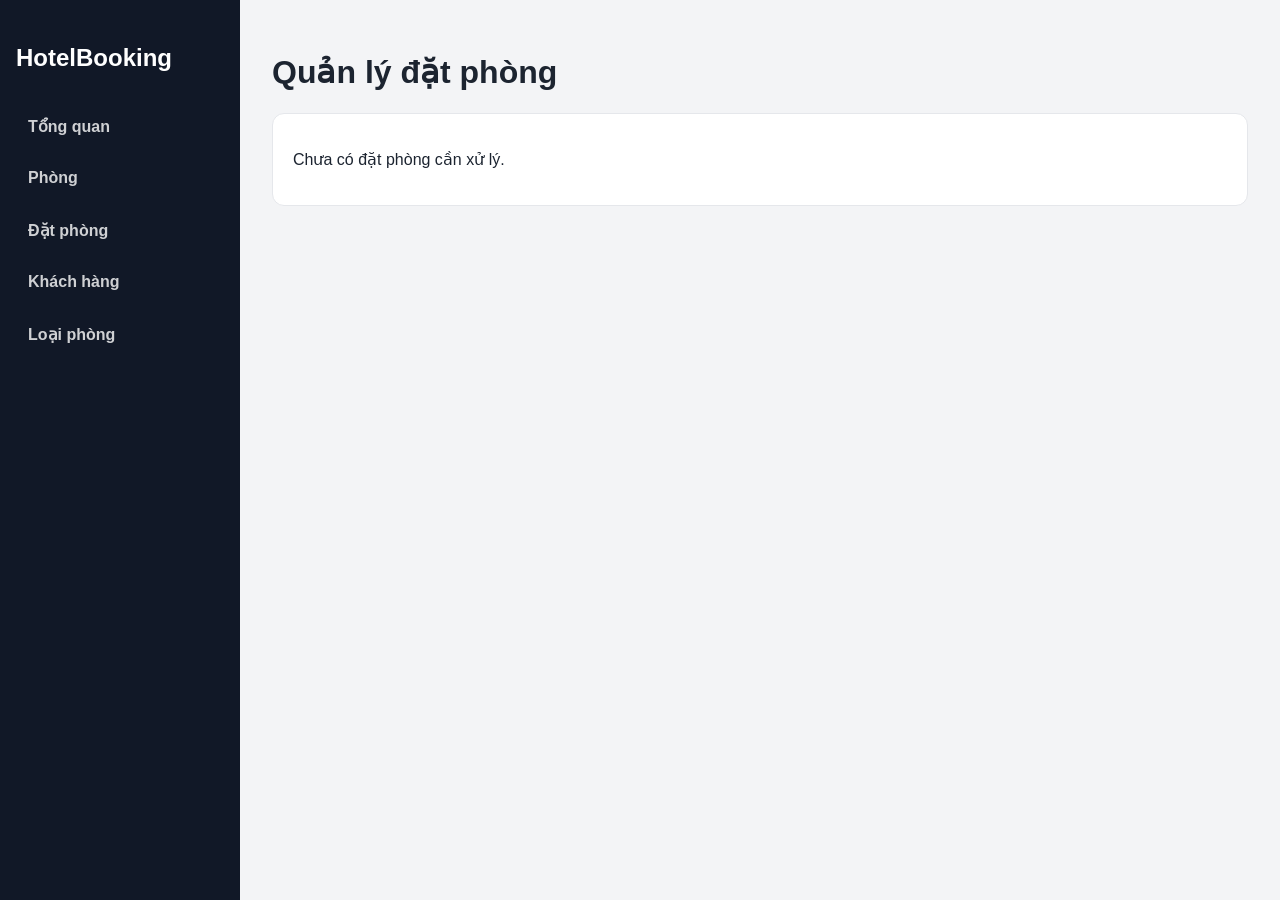
==== admin/bookings.html @ f9c7da14 "Add hotel booking system pages" ====
<!DOCTYPE html>
<html lang="vi"><head><meta charset="UTF-8" /><meta name="viewport" content="width=device-width, initial-scale=1.0" /><title>Quản lý đặt phòng | HotelBooking Admin</title><link rel="stylesheet" href="../assets/css/style.css" /><link rel="stylesheet" href="../assets/css/admin.css" /></head><body><div class="admin-layout"><aside class="admin-sidebar"><h2>HotelBooking</h2><nav><a href="dashboard.html">Tổng quan</a><a href="rooms.html">Phòng</a><a href="bookings.html">Đặt phòng</a><a href="customers.html">Khách hàng</a><a href="room-types.html">Loại phòng</a></nav></aside><main class="admin-main"><h1>Quản lý đặt phòng</h1><div class="stat-card"><p>Chưa có đặt phòng cần xử lý.</p></div></main></div><script src="../assets/js/main.js"></script></body></html>
---- assets/css/style.css ----
:root {
  --primary: #1f6feb;
  --primary-dark: #144ea3;
  --accent: #f4b740;
  --bg: #f5f7fb;
  --text: #1c2430;
  --muted: #667085;
  --card: #ffffff;
  --border: #e5e7eb;
  --success: #1f9d68;
}

* {
  box-sizing: border-box;
}

body {
  margin: 0;
  font-family: Arial, sans-serif;
  background: var(--bg);
  color: var(--text);
}

.container {
  width: min(1120px, calc(100% - 32px));
  margin: 0 auto;
}

img {
  max-width: 100%;
  display: block;
}

.site-header {
  background: #fff;
  border-bottom: 1px solid var(--border);
  position: sticky;
  top: 0;
  z-index: 10;
}

.nav {
  display: flex;
  align-items: center;
  justify-content: space-between;
  min-height: 72px;
}

.logo {
  font-size: 1.5rem;
  font-weight: 700;
  color: var(--primary);
}

nav {
  display: flex;
  gap: 1.25rem;
}

nav a {
  text-decoration: none;
  color: var(--text);
  font-weight: 600;
}

.hero {
  background: linear-gradient(135deg, rgba(31, 111, 235, 0.9), rgba(20, 78, 163, 0.9)),
    url('../images/hotel/hotel-hero.jpg') center/cover no-repeat;
  min-height: 500px;
  display: flex;
  align-items: center;
  color: #fff;
}

.hero-content {
  display: grid;
  grid-template-columns: 1.2fr 0.8fr;
  align-items: center;
  gap: 2rem;
}

.badge {
  display: inline-block;
  background: rgba(255, 255, 255, 0.14);
  border: 1px solid rgba(255, 255, 255, 0.3);
  padding: 0.5rem 0.9rem;
  border-radius: 999px;
  margin-bottom: 1rem;
}

.hero h1 {
  font-size: clamp(2rem, 5vw, 4rem);
  margin: 0 0 1rem;
}

.hero p {
  font-size: 1.05rem;
  line-height: 1.7;
  max-width: 560px;
}

.actions {
  display: flex;
  gap: 1rem;
  margin-top: 2rem;
}

.btn {
  display: inline-flex;
  align-items: center;
  justify-content: center;
  min-height: 46px;
  padding: 0.8rem 1.4rem;
  border-radius: 8px;
  text-decoration: none;
  font-weight: 700;
  transition: 0.2s ease;
}

.btn-primary {
  background: var(--accent);
  color: var(--text);
}

.btn-secondary {
  background: transparent;
  color: white;
  border: 1px solid rgba(255, 255, 255, 0.35);
}

.features {
  display: grid;
  grid-template-columns: repeat(3, minmax(0, 1fr));
  gap: 1.5rem;
  padding: 3rem 0;
}

.feature-card,
.card,
.form-box {
  background: var(--card);
  border: 1px solid var(--border);
  border-radius: 14px;
  box-shadow: 0 10px 25px rgba(15, 23, 42, 0.05);
}

.feature-card {
  padding: 1.5rem;
}

.site-footer {
  background: #0f172a;
  color: #fff;
  padding: 1.5rem 0;
  text-align: center;
}

.page-header {
  background: #111827;
  color: #fff;
  padding: 2.5rem 0;
}

.page-header h1 {
  margin: 0;
  font-size: 2rem;
}

.page-content {
  padding: 2.5rem 0;
}

.room-grid,
.booking-grid,
.stats-grid,
.customer-list,
.table-wrap {
  display: grid;
  gap: 1.5rem;
}

.room-grid {
  grid-template-columns: repeat(auto-fit, minmax(250px, 1fr));
}

.room-card {
  background: var(--card);
  border: 1px solid var(--border);
  border-radius: 12px;
  overflow: hidden;
}

.room-card .thumb {
  height: 180px;
  background: linear-gradient(135deg, #dfeeff, #bed7ff);
}

.room-card .body {
  padding: 1rem;
}

.room-card h3,
.card h3 {
  margin-top: 0;
}

.meta {
  display: flex;
  justify-content: space-between;
  align-items: center;
  color: var(--muted);
  font-size: 0.95rem;
}

.price {
  color: var(--primary);
  font-weight: 700;
}

.form-box {
  max-width: 620px;
  margin: 0 auto;
  padding: 2rem;
}

.form-group {
  margin-bottom: 1rem;
}

label {
  display: block;
  margin-bottom: 0.5rem;
  font-weight: 600;
}

input, select, textarea, button {
  width: 100%;
  padding: 0.8rem 0.9rem;
  border: 1px solid var(--border);
  border-radius: 8px;
  font: inherit;
}

button {
  cursor: pointer;
  background: var(--primary);
  color: #fff;
  border: none;
  font-weight: 700;
}

button.secondary {
  background: #e2e8f0;
  color: var(--text);
}

.success-box {
  max-width: 680px;
  margin: 4rem auto;
  padding: 2rem;
  background: #ecfdf5;
  border: 1px solid #a7f3d0;
  border-radius: 12px;
  text-align: center;
}

.status-pill {
  display: inline-block;
  background: #dcfce7;
  color: var(--success);
  padding: 0.4rem 0.7rem;
  border-radius: 999px;
  font-weight: 700;
}

.table-wrap {
  overflow-x: auto;
}

table {
  width: 100%;
  border-collapse: collapse;
  background: #fff;
}

th, td {
  padding: 0.9rem 1rem;
  border-bottom: 1px solid var(--border);
  text-align: left;
}

@media (max-width: 760px) {
  nav {
    display: none;
  }

  .hero-content,
  .features {
    grid-template-columns: 1fr;
  }
}
---- assets/css/admin.css ----
:root {
  --admin-sidebar: #111827;
  --admin-accent: #2563eb;
  --admin-bg: #f3f4f6;
}

body {
  background: var(--admin-bg);
}

.admin-layout {
  display: grid;
  grid-template-columns: 240px 1fr;
  min-height: 100vh;
}

.admin-sidebar {
  background: var(--admin-sidebar);
  color: #fff;
  padding: 1.5rem 1rem;
}

.admin-sidebar nav {
  display: flex;
  flex-direction: column;
  gap: 0.5rem;
  margin-top: 2rem;
}

.admin-sidebar nav a {
  color: rgba(255, 255, 255, 0.8);
  text-decoration: none;
  padding: 0.8rem 0.75rem;
  border-radius: 8px;
}

.admin-sidebar nav a:hover {
  background: rgba(255, 255, 255, 0.08);
}

.admin-main {
  padding: 2rem;
}

.stats-grid {
  display: grid;
  grid-template-columns: repeat(auto-fit, minmax(180px, 1fr));
  gap: 1rem;
}

.stat-card {
  background: #fff;
  border: 1px solid #e5e7eb;
  border-radius: 12px;
  padding: 1.25rem;
}

.stat-card strong {
  font-size: 2rem;
  display: block;
}

@media (max-width: 900px) {
  .admin-layout {
    grid-template-columns: 1fr;
  }
}
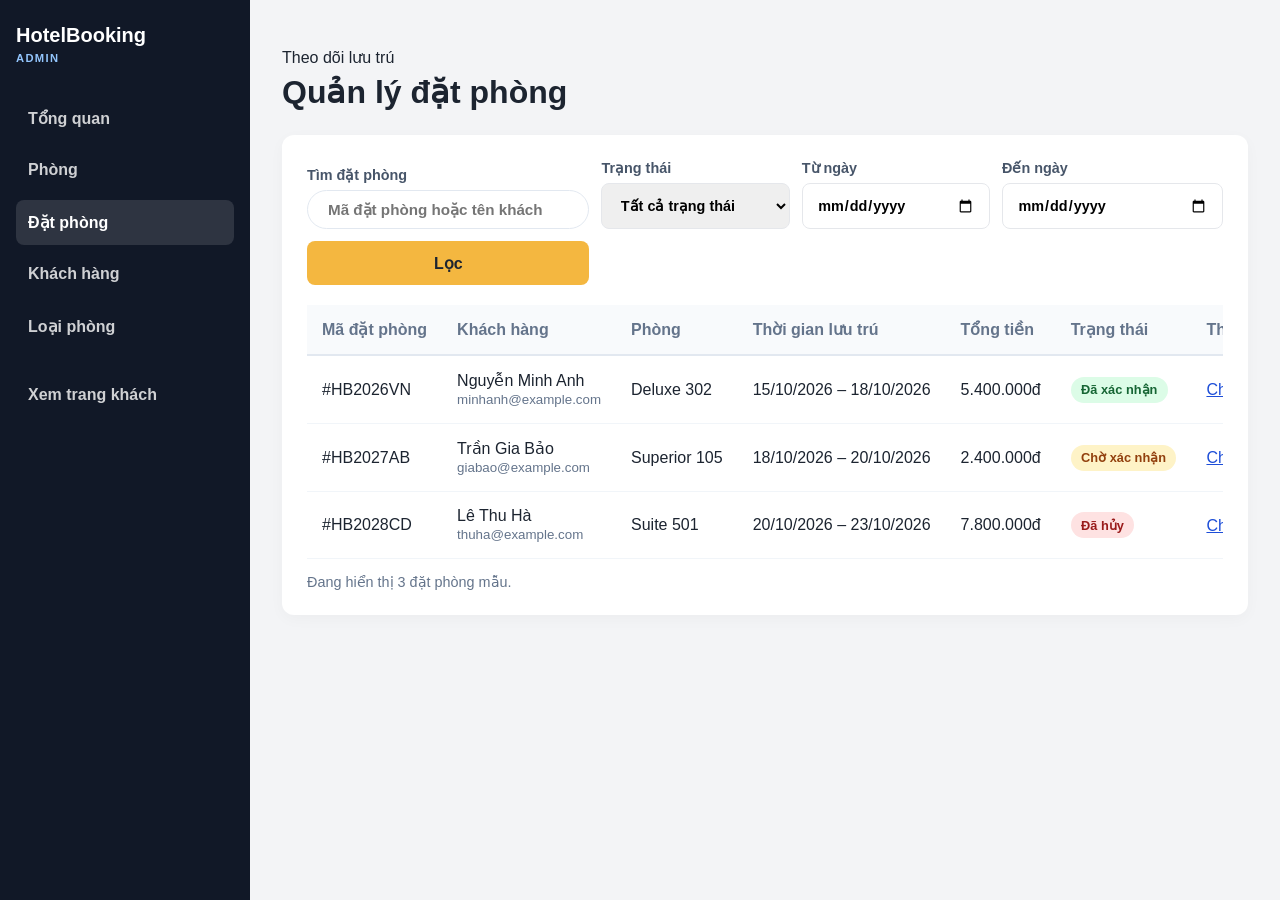
==== commit f2f0fd48: "full" ====
--- a/admin/bookings.html
+++ b/admin/bookings.html
@@ -1,2 +1,37 @@
 <!DOCTYPE html>
-<html lang="vi"><head><meta charset="UTF-8" /><meta name="viewport" content="width=device-width, initial-scale=1.0" /><title>Quản lý đặt phòng | HotelBooking Admin</title><link rel="stylesheet" href="../assets/css/style.css" /><link rel="stylesheet" href="../assets/css/admin.css" /></head><body><div class="admin-layout"><aside class="admin-sidebar"><h2>HotelBooking</h2><nav><a href="dashboard.html">Tổng quan</a><a href="rooms.html">Phòng</a><a href="bookings.html">Đặt phòng</a><a href="customers.html">Khách hàng</a><a href="room-types.html">Loại phòng</a></nav></aside><main class="admin-main"><h1>Quản lý đặt phòng</h1><div class="stat-card"><p>Chưa có đặt phòng cần xử lý.</p></div></main></div><script src="../assets/js/main.js"></script></body></html>
+<html lang="vi">
+  <head>
+    <meta charset="UTF-8" />
+    <meta name="viewport" content="width=device-width, initial-scale=1.0" />
+    <title>Quản lý đặt phòng | HotelBooking Admin</title>
+    <link rel="stylesheet" href="../assets/css/style.css" />
+    <link rel="stylesheet" href="../assets/css/admin.css" />
+  </head>
+  <body>
+    <div class="admin-layout">
+      <aside class="admin-sidebar"><a class="admin-brand" href="dashboard.html">HotelBooking <span>ADMIN</span></a><nav aria-label="Điều hướng quản trị"><a href="dashboard.html">Tổng quan</a><a href="rooms.html">Phòng</a><a href="bookings.html" aria-current="page">Đặt phòng</a><a href="customers.html">Khách hàng</a><a href="room-types.html">Loại phòng</a><a href="../index.html">Xem trang khách</a></nav></aside>
+      <main class="admin-main">
+        <header class="admin-page-heading"><div><p class="eyebrow">Theo dõi lưu trú</p><h1>Quản lý đặt phòng</h1></div></header>
+        <section class="admin-card">
+          <form class="admin-toolbar admin-filter" action="bookings.html" method="get">
+            <label class="search-label">Tìm đặt phòng<input class="search-box" type="search" name="q" placeholder="Mã đặt phòng hoặc tên khách" /></label>
+            <label>Trạng thái<select name="status"><option value="">Tất cả trạng thái</option><option>Chờ xác nhận</option><option>Đã xác nhận</option><option>Đã hoàn tất</option><option>Đã hủy</option></select></label>
+            <label>Từ ngày<input type="date" name="from" /></label>
+            <label>Đến ngày<input type="date" name="to" /></label>
+            <button class="btn btn-primary" type="submit">Lọc</button>
+          </form>
+          <div class="table-scroll"><table class="admin-table">
+            <thead><tr><th>Mã đặt phòng</th><th>Khách hàng</th><th>Phòng</th><th>Thời gian lưu trú</th><th>Tổng tiền</th><th>Trạng thái</th><th>Thao tác</th></tr></thead>
+            <tbody>
+              <tr><td>#HB2026VN</td><td>Nguyễn Minh Anh<br /><small>minhanh@example.com</small></td><td>Deluxe 302</td><td>15/10/2026 – 18/10/2026</td><td>5.400.000đ</td><td><span class="admin-status status-confirmed">Đã xác nhận</span></td><td><a href="#booking-detail">Chi tiết</a></td></tr>
+              <tr><td>#HB2027AB</td><td>Trần Gia Bảo<br /><small>giabao@example.com</small></td><td>Superior 105</td><td>18/10/2026 – 20/10/2026</td><td>2.400.000đ</td><td><span class="admin-status status-pending">Chờ xác nhận</span></td><td><a href="#booking-detail">Chi tiết</a></td></tr>
+              <tr><td>#HB2028CD</td><td>Lê Thu Hà<br /><small>thuha@example.com</small></td><td>Suite 501</td><td>20/10/2026 – 23/10/2026</td><td>7.800.000đ</td><td><span class="admin-status status-cancelled">Đã hủy</span></td><td><a href="#booking-detail">Chi tiết</a></td></tr>
+            </tbody>
+          </table></div>
+          <p class="table-caption">Đang hiển thị 3 đặt phòng mẫu.</p>
+        </section>
+      </main>
+    </div>
+    <script src="../assets/js/main.js"></script>
+  </body>
+</html>
--- a/assets/css/admin.css
+++ b/assets/css/admin.css
@@ -65,3 +65,432 @@
     grid-template-columns: 1fr;
   }
 }
+
+/* --- HIỆU ỨNG XUẤT HIỆN --- */
+.fade-in {
+  animation: fadeIn 0.5s ease-in-out;
+}
+@keyframes fadeIn {
+  from { opacity: 0; transform: translateY(15px); }
+  to { opacity: 1; transform: translateY(0); }
+}
+
+/* --- THIẾT KẾ BẢNG DỮ LIỆU (TABLE) --- */
+.admin-card {
+  background: #ffffff;
+  border-radius: 12px;
+  box-shadow: 0 4px 15px rgba(0, 0, 0, 0.03);
+  padding: 25px;
+  margin-top: 20px;
+}
+.admin-toolbar {
+  display: flex;
+  justify-content: space-between;
+  align-items: center;
+  margin-bottom: 20px;
+}
+.search-box {
+  padding: 10px 20px;
+  border: 1px solid #e2e8f0;
+  border-radius: 30px;
+  width: 300px;
+  font-size: 0.95rem;
+  transition: all 0.3s;
+}
+.search-box:focus {
+  outline: none;
+  border-color: #3b82f6;
+  box-shadow: 0 0 0 3px rgba(59, 130, 246, 0.1);
+}
+
+.admin-table {
+  width: 100%;
+  border-collapse: collapse;
+  text-align: left;
+}
+.admin-table th {
+  background-color: #f8fafc;
+  color: #64748b;
+  font-weight: 600;
+  padding: 15px;
+  border-bottom: 2px solid #e2e8f0;
+}
+.admin-table td {
+  padding: 15px;
+  border-bottom: 1px solid #f1f5f9;
+  vertical-align: middle;
+}
+.admin-table tbody tr {
+  transition: all 0.2s ease;
+}
+/* Hiệu ứng nổi lên khi di chuột vào từng hàng của bảng */
+.admin-table tbody tr:hover {
+  background-color: #f8fafc;
+  transform: scale(1.005);
+  box-shadow: 0 4px 10px rgba(0,0,0,0.02);
+}
+
+/* --- TRANG TRÍ DỮ LIỆU (AVATAR & BADGE) --- */
+.customer-info {
+  display: flex;
+  align-items: center;
+  gap: 15px;
+}
+.avatar {
+  width: 45px;
+  height: 45px;
+  background-color: #3b82f6;
+  color: white;
+  border-radius: 50%;
+  display: flex;
+  align-items: center;
+  justify-content: center;
+  font-weight: bold;
+  font-size: 1.2rem;
+}
+.badge {
+  padding: 6px 12px;
+  border-radius: 20px;
+  font-size: 0.85rem;
+  font-weight: 600;
+}
+.badge-vip { background: #fef3c7; color: #b45309; }
+.badge-new { background: #dbeafe; color: #1d4ed8; }
+.badge-regular { background: #f1f5f9; color: #475569; }
+
+/* --- NÚT THAO TÁC --- */
+.action-btns {
+  display: flex;
+  gap: 8px;
+}
+.btn-sm {
+  padding: 8px 12px;
+  border: none;
+  border-radius: 6px;
+  cursor: pointer;
+  font-size: 0.85rem;
+  font-weight: 500;
+  transition: all 0.3s;
+}
+.btn-view { background: #e0f2fe; color: #0284c7; }
+.btn-view:hover { background: #0284c7; color: white; }
+.btn-delete { background: #fee2e2; color: #dc2626; }
+.btn-delete:hover { background: #dc2626; color: white; }
+
+.admin-layout {
+  grid-template-columns: 250px minmax(0, 1fr);
+}
+
+.admin-sidebar {
+  min-width: 0;
+}
+
+.admin-brand {
+  display: inline-flex;
+  flex-direction: column;
+  gap: 0.3rem;
+  color: #fff;
+  font-size: 1.25rem;
+  font-weight: 700;
+  text-decoration: none;
+}
+
+.admin-brand span {
+  color: #93c5fd;
+  font-size: 0.7rem;
+  letter-spacing: 0.12em;
+}
+
+.admin-sidebar nav a[aria-current="page"] {
+  background: rgba(255, 255, 255, 0.12);
+  color: #fff;
+}
+
+.admin-sidebar nav a:last-child {
+  margin-top: 1rem;
+}
+
+.admin-main {
+  min-width: 0;
+}
+
+.admin-page-heading {
+  display: flex;
+  align-items: center;
+  justify-content: space-between;
+  gap: 1rem;
+  margin-bottom: 1.5rem;
+}
+
+.admin-page-heading h1 {
+  margin: 0;
+  font-size: clamp(1.6rem, 3vw, 2rem);
+}
+
+.admin-page-heading .eyebrow {
+  margin-bottom: 0.35rem;
+}
+
+.admin-date,
+.table-caption {
+  color: #64748b;
+  font-size: 0.9rem;
+}
+
+.stats-grid {
+  margin-bottom: 1.5rem;
+}
+
+.stat-card span,
+.stat-card small {
+  color: #64748b;
+}
+
+.stat-card small {
+  display: block;
+  margin-top: 0.4rem;
+}
+
+.stat-card strong {
+  margin-top: 0.6rem;
+}
+
+.admin-card h2 {
+  margin: 0 0 1.1rem;
+  font-size: 1.2rem;
+}
+
+.admin-card .admin-toolbar h2 {
+  margin: 0;
+}
+
+.admin-card .eyebrow {
+  margin-bottom: 0.35rem;
+}
+
+.admin-filter {
+  display: grid;
+  grid-template-columns: minmax(180px, 1.5fr) repeat(2, minmax(140px, 1fr)) auto;
+  align-items: end;
+  gap: 0.75rem;
+}
+
+.admin-filter label {
+  margin: 0;
+  color: #475569;
+  font-size: 0.9rem;
+}
+
+.admin-filter input,
+.admin-filter select {
+  margin-top: 0.45rem;
+}
+
+.admin-filter .search-box {
+  width: 100%;
+}
+
+.admin-filter button {
+  width: auto;
+  min-height: 44px;
+}
+
+.admin-main .btn {
+  width: auto;
+}
+
+.admin-main a:not(.btn):not(.admin-brand) {
+  color: #1d4ed8;
+}
+
+.table-scroll {
+  overflow-x: auto;
+  width: 100%;
+  -webkit-overflow-scrolling: touch;
+}
+
+.admin-table {
+  min-width: 680px;
+}
+
+.admin-table th,
+.admin-table td {
+  white-space: nowrap;
+}
+
+.admin-table td small {
+  color: #64748b;
+}
+
+.admin-table tbody tr:hover {
+  transform: none;
+  box-shadow: none;
+}
+
+.admin-status {
+  display: inline-flex;
+  align-items: center;
+  padding: 0.35rem 0.65rem;
+  border-radius: 999px;
+  font-size: 0.8rem;
+  font-weight: 700;
+}
+
+.status-confirmed {
+  background: #dcfce7;
+  color: #166534;
+}
+
+.status-pending {
+  background: #fef3c7;
+  color: #92400e;
+}
+
+.status-booked {
+  background: #dbeafe;
+  color: #1e40af;
+}
+
+.status-maintenance,
+.status-cancelled {
+  background: #fee2e2;
+  color: #991b1b;
+}
+
+.table-caption {
+  margin-bottom: 0;
+}
+
+.admin-form-card {
+  max-width: 860px;
+}
+
+.admin-form-grid {
+  display: grid;
+  grid-template-columns: repeat(2, minmax(0, 1fr));
+  gap: 0 1rem;
+}
+
+.admin-checkboxes {
+  display: flex;
+  flex-wrap: wrap;
+  gap: 0.75rem 1.25rem;
+  margin: 0 0 1rem;
+  padding: 0;
+  border: 0;
+}
+
+.admin-checkboxes legend {
+  margin-bottom: 0.75rem;
+  font-weight: 700;
+}
+
+.admin-checkboxes label {
+  display: inline-flex;
+  align-items: center;
+  gap: 0.45rem;
+  font-weight: 400;
+}
+
+.admin-checkboxes input {
+  width: auto;
+}
+
+.form-actions {
+  display: flex;
+  justify-content: flex-end;
+  gap: 0.75rem;
+  margin-top: 1.5rem;
+}
+
+.admin-main .admin-cancel {
+  background: #e2e8f0;
+  color: #1c2430;
+}
+
+.admin-content-grid {
+  display: grid;
+  grid-template-columns: minmax(0, 1.5fr) minmax(280px, 0.8fr);
+  align-items: start;
+  gap: 1rem;
+}
+
+.admin-content-grid > .admin-card {
+  min-width: 0;
+}
+
+@media (max-width: 900px) {
+  .admin-layout {
+    grid-template-columns: 1fr;
+  }
+
+  .admin-sidebar {
+    padding: 1rem;
+  }
+
+  .admin-sidebar nav {
+    flex-direction: row;
+    flex-wrap: wrap;
+    gap: 0.35rem;
+    margin-top: 1rem;
+  }
+
+  .admin-sidebar nav a:last-child {
+    margin-top: 0;
+  }
+
+  .admin-sidebar nav a {
+    padding: 0.65rem 0.75rem;
+  }
+}
+
+@media (max-width: 700px) {
+  .admin-main {
+    padding: 1.25rem;
+  }
+
+  .admin-filter {
+    grid-template-columns: repeat(2, minmax(0, 1fr));
+  }
+
+  .admin-filter .search-label {
+    grid-column: 1 / -1;
+  }
+
+  .admin-content-grid {
+    grid-template-columns: 1fr;
+  }
+}
+
+@media (max-width: 480px) {
+  .admin-page-heading {
+    align-items: flex-start;
+    flex-direction: column;
+  }
+
+  .admin-card {
+    padding: 1rem;
+  }
+
+  .admin-filter,
+  .admin-form-grid {
+    grid-template-columns: 1fr;
+  }
+
+  .admin-filter .search-label,
+  .admin-form-grid .form-group-wide {
+    grid-column: auto;
+  }
+
+  .admin-filter button {
+    width: 100%;
+  }
+
+  .form-actions {
+    flex-direction: column-reverse;
+  }
+
+  .form-actions .btn {
+    width: 100%;
+  }
+}
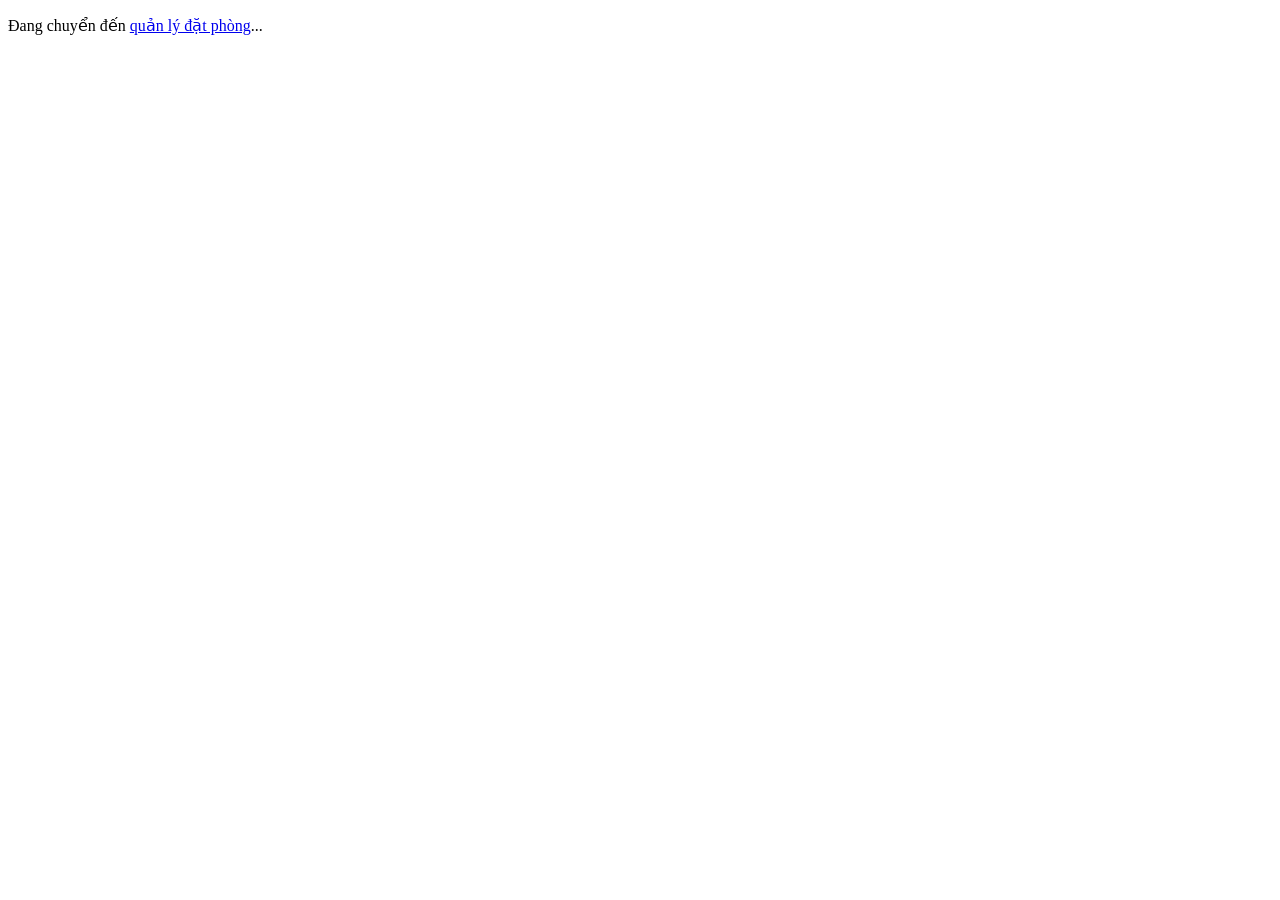
==== commit 5dc53ad1: "PHP & SQL" ====
--- a/admin/bookings.html
+++ b/admin/bookings.html
@@ -1,37 +1,2 @@
 <!DOCTYPE html>
-<html lang="vi">
-  <head>
-    <meta charset="UTF-8" />
-    <meta name="viewport" content="width=device-width, initial-scale=1.0" />
-    <title>Quản lý đặt phòng | HotelBooking Admin</title>
-    <link rel="stylesheet" href="../assets/css/style.css" />
-    <link rel="stylesheet" href="../assets/css/admin.css" />
-  </head>
-  <body>
-    <div class="admin-layout">
-      <aside class="admin-sidebar"><a class="admin-brand" href="dashboard.html">HotelBooking <span>ADMIN</span></a><nav aria-label="Điều hướng quản trị"><a href="dashboard.html">Tổng quan</a><a href="rooms.html">Phòng</a><a href="bookings.html" aria-current="page">Đặt phòng</a><a href="customers.html">Khách hàng</a><a href="room-types.html">Loại phòng</a><a href="../index.html">Xem trang khách</a></nav></aside>
-      <main class="admin-main">
-        <header class="admin-page-heading"><div><p class="eyebrow">Theo dõi lưu trú</p><h1>Quản lý đặt phòng</h1></div></header>
-        <section class="admin-card">
-          <form class="admin-toolbar admin-filter" action="bookings.html" method="get">
-            <label class="search-label">Tìm đặt phòng<input class="search-box" type="search" name="q" placeholder="Mã đặt phòng hoặc tên khách" /></label>
-            <label>Trạng thái<select name="status"><option value="">Tất cả trạng thái</option><option>Chờ xác nhận</option><option>Đã xác nhận</option><option>Đã hoàn tất</option><option>Đã hủy</option></select></label>
-            <label>Từ ngày<input type="date" name="from" /></label>
-            <label>Đến ngày<input type="date" name="to" /></label>
-            <button class="btn btn-primary" type="submit">Lọc</button>
-          </form>
-          <div class="table-scroll"><table class="admin-table">
-            <thead><tr><th>Mã đặt phòng</th><th>Khách hàng</th><th>Phòng</th><th>Thời gian lưu trú</th><th>Tổng tiền</th><th>Trạng thái</th><th>Thao tác</th></tr></thead>
-            <tbody>
-              <tr><td>#HB2026VN</td><td>Nguyễn Minh Anh<br /><small>minhanh@example.com</small></td><td>Deluxe 302</td><td>15/10/2026 – 18/10/2026</td><td>5.400.000đ</td><td><span class="admin-status status-confirmed">Đã xác nhận</span></td><td><a href="#booking-detail">Chi tiết</a></td></tr>
-              <tr><td>#HB2027AB</td><td>Trần Gia Bảo<br /><small>giabao@example.com</small></td><td>Superior 105</td><td>18/10/2026 – 20/10/2026</td><td>2.400.000đ</td><td><span class="admin-status status-pending">Chờ xác nhận</span></td><td><a href="#booking-detail">Chi tiết</a></td></tr>
-              <tr><td>#HB2028CD</td><td>Lê Thu Hà<br /><small>thuha@example.com</small></td><td>Suite 501</td><td>20/10/2026 – 23/10/2026</td><td>7.800.000đ</td><td><span class="admin-status status-cancelled">Đã hủy</span></td><td><a href="#booking-detail">Chi tiết</a></td></tr>
-            </tbody>
-          </table></div>
-          <p class="table-caption">Đang hiển thị 3 đặt phòng mẫu.</p>
-        </section>
-      </main>
-    </div>
-    <script src="../assets/js/main.js"></script>
-  </body>
-</html>
+<html lang="vi"><head><meta charset="UTF-8"><meta http-equiv="refresh" content="0;url=index.php?page=bookings"><meta name="viewport" content="width=device-width, initial-scale=1"><title>Quản lý đặt phòng</title></head><body><p>Đang chuyển đến <a href="index.php?page=bookings">quản lý đặt phòng</a>...</p></body></html>
